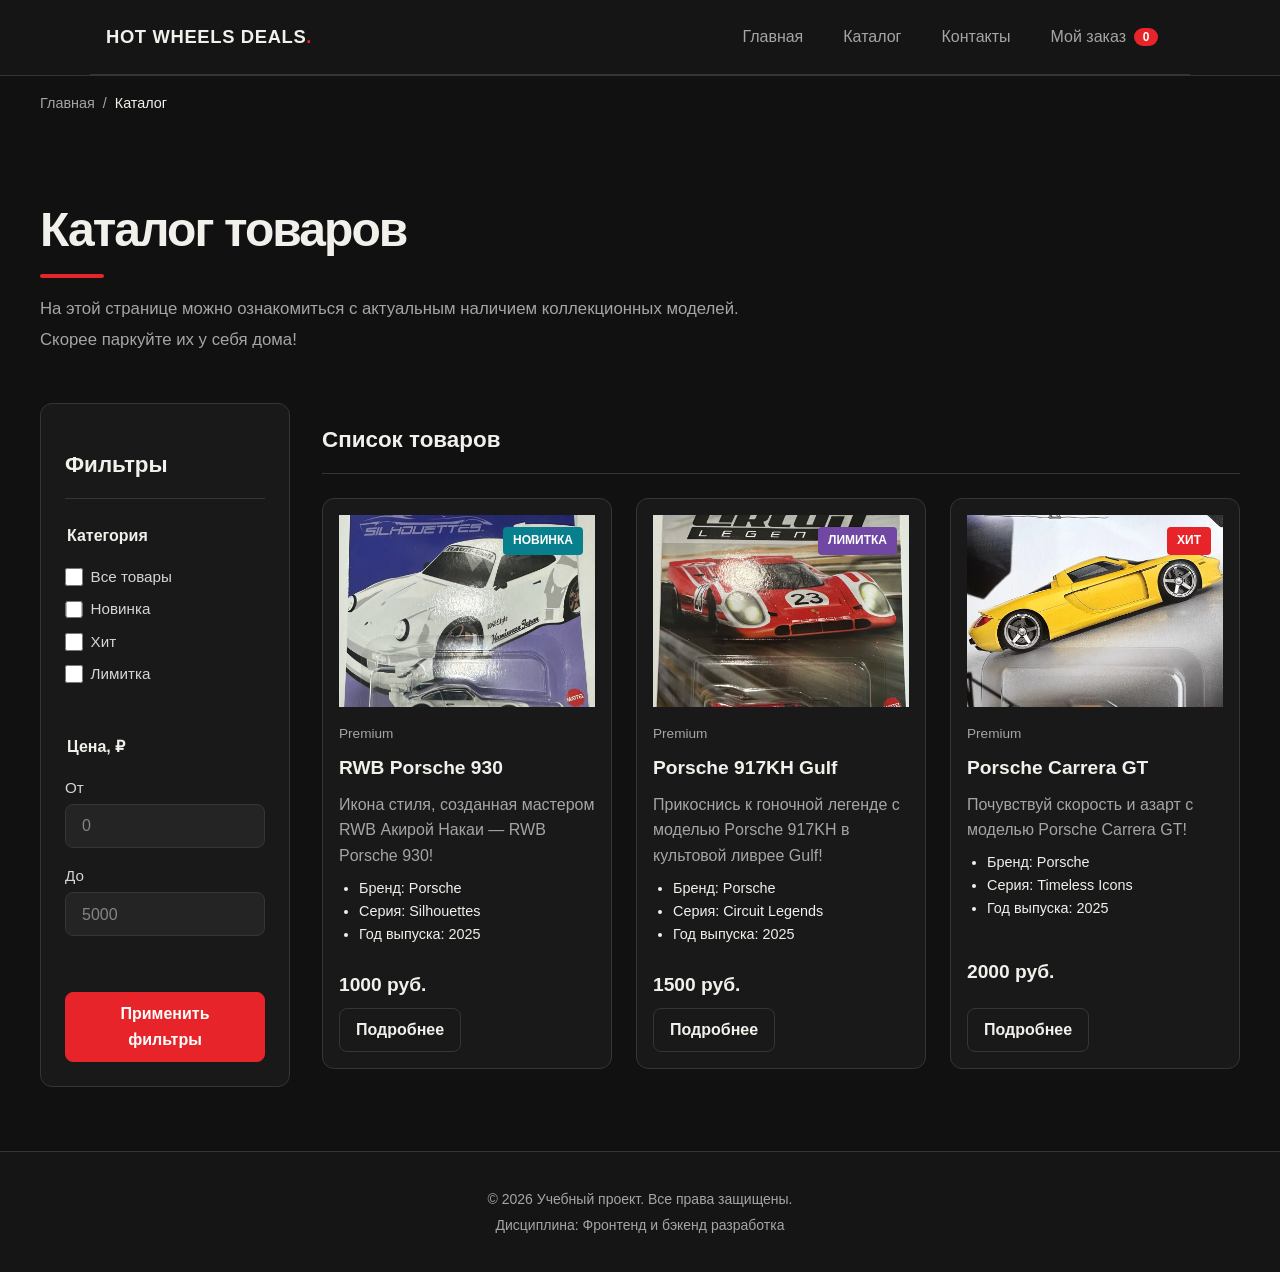
==== catalog.html @ 45c1c2cf "initialize project structure" ====
<!doctype html>
<html lang="ru">
  <head>
    <meta charset="UTF-8" />
    <meta name="viewport" content="width=device-width, initial-scale=1.0" />
    <meta
      name="description"
      content="Каталог товаров учебного интернет-магазина."
    />

    <title>Каталог товаров — Учебный интернет-магазин</title>

    <link rel="stylesheet" href="css/style.css" />

    <meta property="og:type" content="website" />
    <meta property="og:title" content="Учебный интернет-магазин" />
    <meta
      property="og:description"
      content="Учебный frontend-проект интернет-магазина."
    />
    <meta
      property="og:image"
      content="https://username.github.io/kr1-html-css-shop/images/preview.jpg"
    />
  </head>

  <body>
    <header>
      <nav class="site-header" aria-label="Основная навигация">
        <a class="site-logo" href="index.html">
          HOT WHEELS DEALS<span class="site-logo__accent">.</span>
        </a>

        <ul class="site-nav__list">
          <li>
            <a class="site-nav__link" href="index.html">Главная</a>
          </li>
          <li>
            <a class="site-nav__link" href="catalog.html">Каталог</a>
          </li>
          <li>
            <a class="site-nav__link" href="contacts.html">Контакты</a>
          </li>
          <li>
            <a class="site-nav__link" href="order.html">
              Мой заказ
              <span
                class="cart-badge"
                id="cart-count"
                aria-label="Количество товаров в корзине"
                >0</span
              >
            </a>
          </li>
        </ul>
      </nav>
    </header>

    <main>
      <nav class="breadcrumbs" aria-label="Навигационная цепочка">
        <ol class="breadcrumbs__list">
          <li class="breadcrumbs__item">
            <a href="index.html">Главная</a>
          </li>
          <li class="breadcrumbs__item breadcrumbs__item--current" aria-current="page">
            Каталог
          </li>
        </ol>
      </nav>

      <section class="section">
        <h1>Каталог товаров</h1>
        <p>
          На этой странице можно ознакомиться с актуальным наличием
          коллекционных моделей. Скорее паркуйте их у себя дома!
        </p>
      </section>

      <section class="catalog-layout">
        <aside class="catalog-filters">
          <h2>Фильтры</h2>

          <form class="filters-form" action="#" method="get">
            <fieldset>
              <legend>Категория</legend>

              <label class="filters-form__option" for="category-all">
                <input
                  type="checkbox"
                  name="category"
                  value="all"
                  id="category-all"
                />
                Все товары
              </label>

              <label class="filters-form__option" for="category-new">
                <input
                  type="checkbox"
                  name="category"
                  value="new"
                  id="category-new"
                />
                Новинка
              </label>

              <label class="filters-form__option" for="category-hit">
                <input
                  type="checkbox"
                  name="category"
                  value="hit"
                  id="category-hit"
                />
                Хит
              </label>

              <label class="filters-form__option" for="category-limited">
                <input
                  type="checkbox"
                  name="category"
                  value="limited"
                  id="category-limited"
                />
                Лимитка
              </label>
            </fieldset>

            <fieldset>
              <legend>Цена, ₽</legend>

              <div class="filters-form__group">
                <label class="filters-form__label" for="price-from">От</label>
                <input
                  class="filters-form__input"
                  id="price-from"
                  name="price-from"
                  type="number"
                  min="0"
                  placeholder="0"
                />
              </div>

              <div class="filters-form__group">
                <label class="filters-form__label" for="price-to">До</label>
                <input
                  class="filters-form__input"
                  id="price-to"
                  name="price-to"
                  type="number"
                  min="0"
                  placeholder="5000"
                />
              </div>
            </fieldset>

            <button class="filters-form__submit" type="submit">
              Применить фильтры
            </button>
          </form>
        </aside>

        <section class="catalog-products">
          <h2>Список товаров</h2>

          <div class="product-grid">
            <!-- Карточка 1: RWB Porsche 930 -->
            <article class="product-card">
              <div class="product-card__image-wrapper">
                <img
                  class="product-card__image"
                  src="images/RWB 930.webp"
                  alt="Белая модель RWB Porsche 930 Hot Wheels"
                  width="400"
                  height="300"
                />

                <span class="product-card__badge product-card__badge--new">
                  Новинка
                </span>
              </div>

              <p class="product-card__category">Premium</p>
              <h3 class="product-card__title">RWB Porsche 930</h3>

              <p class="product-card__description">
                Икона стиля, созданная мастером RWB Акирой Накаи — RWB Porsche
                930!
              </p>

              <ul class="product-card__specs">
                <li>Бренд: Porsche</li>
                <li>Серия: Silhouettes</li>
                <li>Год выпуска: 2025</li>
              </ul>

              <p class="product-card__price">1000 руб.</p>
              <a
                class="button button--outline product-card__link"
                href="product.html?id=porsche-930-rwb-silhouettes"
              >
                Подробнее
              </a>
            </article>

            <!-- Карточка 2: Porsche 917KH Gulf -->
            <article class="product-card">
              <div class="product-card__image-wrapper">
                <img
                  class="product-card__image"
                  src="images/917KH.webp"
                  alt="Porsche 917KH в гоночной ливрее Gulf"
                  width="400"
                  height="300"
                />

                <span class="product-card__badge product-card__badge--limited">
                  Лимитка
                </span>
              </div>

              <p class="product-card__category">Premium</p>
              <h3 class="product-card__title">Porsche 917KH Gulf</h3>

              <p class="product-card__description">
                Прикоснись к гоночной легенде с моделью Porsche 917KH в
                культовой ливрее Gulf!
              </p>

              <ul class="product-card__specs">
                <li>Бренд: Porsche</li>
                <li>Серия: Circuit Legends</li>
                <li>Год выпуска: 2025</li>
              </ul>

              <p class="product-card__price">1500 руб.</p>
              <a
                class="button button--outline product-card__link"
                href="product.html?id=porsche-917kh-gulf"
              >
                Подробнее
              </a>
            </article>

            <!-- Карточка 3: Porsche Carrera GT -->
            <article class="product-card">
              <div class="product-card__image-wrapper">
                <img
                  class="product-card__image"
                  src="images/Carrera GT.webp"
                  alt="Porsche Carrera GT Hot Wheels"
                  width="400"
                  height="300"
                />

                <span class="product-card__badge product-card__badge--hit">
                  Хит
                </span>
              </div>

              <p class="product-card__category">Premium</p>
              <h3 class="product-card__title">Porsche Carrera GT</h3>

              <p class="product-card__description">
                Почувствуй скорость и азарт с моделью Porsche Carrera GT!
              </p>

              <ul class="product-card__specs">
                <li>Бренд: Porsche</li>
                <li>Серия: Timeless Icons</li>
                <li>Год выпуска: 2025</li>
              </ul>

              <p class="product-card__price">2000 руб.</p>
              <a
                class="button button--outline product-card__link"
                href="product.html?id=porsche-carrera-gt"
              >
                Подробнее
              </a>
            </article>
          </div>
        </section>
      </section>
    </main>

    <footer>
      <p>&copy; 2026 Учебный проект. Все права защищены.</p>
      <p>Дисциплина: Фронтенд и бэкенд разработка</p>
    </footer>

    <script src="js/cart-counter.js"></script>
  </body>
</html>
---- css/style.css ----
/* ==========================================================================
   1. Переменные проекта
   ========================================================================== */

:root {
  /* Цвета */
  --color-bg: #111111;
  --color-text: #f2f0eb;
  --color-muted: #a5a5a5;
  --color-primary: #e62429;
  --color-primary-dark: #bd171d;
  --color-border: #353535;
  --color-surface: #191919;
  --color-surface-accent: #242424;
  --color-success: #45b36b;
  --color-success-bg: #17251b;
  --color-white: #ffffff;

  /* Отступы */
  --space-xs: 4px;
  --space-sm: 8px;
  --space-md: 16px;
  --space-lg: 24px;
  --space-xl: 32px;

  /* Скругления */
  --radius-sm: 4px;
  --radius-md: 8px;
  --radius-lg: 12px;

  /* Размеры */
  --container-width: 1200px;
}


/* ==========================================================================
   2. Сброс и базовые стили
   ========================================================================== */

* {
  box-sizing: border-box;
}

/*
  Атрибут hidden должен скрывать элемент надёжнее любого класса оформления.
*/
[hidden] {
  display: none !important;
}

html {
  scroll-behavior: smooth;
}

body {
  margin: 0;
  font-family: Arial, sans-serif;
  line-height: 1.6;
  color: var(--color-text);
  background-color: var(--color-bg);
}

a {
  color: var(--color-text);
}

a:hover {
  color: var(--color-primary);
}

a:focus-visible {
  outline: 2px solid var(--color-primary);
  outline-offset: 3px;
}


/* ==========================================================================
   3. Общие компоненты
   ========================================================================== */

/* --------------------------------------------------------------------------
   3.1. Кнопки
   -------------------------------------------------------------------------- */

/*
  Базовая кнопка. Применяется и к <button>, и к ссылкам,
  которые визуально выглядят как кнопка.
*/
.button {
  display: inline-block;
  padding: var(--space-sm) var(--space-md);
  color: var(--color-white);
  background-color: var(--color-primary);
  text-decoration: none;
  border: none;
  border-radius: var(--radius-sm);
  cursor: pointer;
}

.button:hover {
  background-color: var(--color-primary-dark);
}

.button:focus-visible {
  outline: 2px solid var(--color-primary);
  outline-offset: 3px;
}

.button:disabled {
  opacity: 0.6;
  cursor: not-allowed;
}

/*
  Второстепенная кнопка — только рамка.
*/
.button--outline {
  background-color: transparent;
  border: 1px solid var(--color-border);
  color: var(--color-text);
}

.button--outline:hover {
  background-color: var(--color-text);
  border-color: var(--color-text);
  color: var(--color-bg);
}

/*
  Квадратная кнопка с символом: управление количеством в корзине.
*/
.button--icon {
  min-width: 34px;
  min-height: 34px;
  padding: var(--space-xs);
  background-color: transparent;
  border: 1px solid var(--color-border);
  border-radius: var(--radius-sm);
  color: var(--color-text);
  font: inherit;
  line-height: 1;
  cursor: pointer;
  transition:
    background-color 0.2s ease,
    border-color 0.2s ease,
    color 0.2s ease;
}

.button--icon:hover {
  background-color: var(--color-surface-accent);
  border-color: var(--color-text);
}

.button--icon:focus-visible {
  outline: 2px solid var(--color-primary);
  outline-offset: 2px;
}

/*
  Кнопка удаления позиции из корзины.
*/
.button--danger-outline {
  padding: var(--space-sm) var(--space-md);
  background-color: transparent;
  border: 1px solid rgba(230, 36, 41, 0.5);
  border-radius: var(--radius-sm);
  color: #ff7377;
  font: inherit;
  font-weight: 600;
  white-space: nowrap;
  cursor: pointer;
  transition:
    background-color 0.2s ease,
    border-color 0.2s ease,
    color 0.2s ease;
}

.button--danger-outline:hover {
  background-color: var(--color-primary);
  border-color: var(--color-primary);
  color: var(--color-white);
}

.button--danger-outline:focus-visible {
  outline: 2px solid var(--color-primary);
  outline-offset: 2px;
}

/* --------------------------------------------------------------------------
   3.2. Счётчик корзины
   -------------------------------------------------------------------------- */

/*
  Число товаров рядом с пунктом меню «Мой заказ».
*/
.cart-badge {
  display: inline-block;
  min-width: 1.5rem;
  padding: 0.25em 0.5em;
  border-radius: 999px;
  background-color: var(--color-primary);
  color: var(--color-white);
  font-size: 0.75rem;
  font-weight: 700;
  line-height: 1;
  text-align: center;
}

/* --------------------------------------------------------------------------
   3.3. Секция страницы
   -------------------------------------------------------------------------- */

.section {
  max-width: var(--container-width);
  margin: 0 auto var(--space-xl);
}

.section h2 {
  margin-top: 0;
}

/* --------------------------------------------------------------------------
   3.4. Хлебные крошки
   -------------------------------------------------------------------------- */

.breadcrumbs {
  width: min(calc(100% - 2rem), var(--container-width));
  margin: 0 auto var(--space-md);
  padding-top: var(--space-md);
  font-size: 0.9rem;
  color: var(--color-muted);
}

.breadcrumbs__list {
  display: flex;
  flex-wrap: wrap;
  align-items: center;
  gap: var(--space-sm);
  padding: 0;
  margin: 0;
  list-style: none;
}

.breadcrumbs__item {
  display: flex;
  align-items: center;
  gap: var(--space-sm);
}

/*
  Разделитель между пунктами крошек.
*/
.breadcrumbs__item + .breadcrumbs__item::before {
  content: "/";
  color: var(--color-muted);
}

.breadcrumbs a {
  color: var(--color-muted);
  text-decoration: none;
  transition: color 0.2s ease;
}

.breadcrumbs a:hover {
  color: var(--color-primary);
}

/*
  Текущая страница в цепочке.
*/
.breadcrumbs__item--current {
  color: var(--color-text);
}


/* ==========================================================================
   4. Шапка и навигация
   ========================================================================== */

header {
  position: sticky;
  top: 0;
  z-index: 1030;
  background-color: #151515;
  border-bottom: 1px solid var(--color-border);
}

/*
  Внутренняя раскладка шапки: логотип и меню по краям.
  Ширина ограничена, чтобы содержимое не растягивалось на широких экранах.
*/
.site-header {
  display: flex;
  flex-wrap: wrap;
  align-items: center;
  justify-content: space-between;
  gap: var(--space-md);
  max-width: 1100px;
  margin: 0 auto;
  padding: var(--space-md);
  border-bottom: 1px solid var(--color-border);
  background-color: #151515;
}

/*
  Текстовый логотип.
*/
.site-logo {
  font-size: 1.15rem;
  font-weight: 700;
  letter-spacing: 0.035em;
  text-decoration: none;
  color: var(--color-text);
}

/*
  Красная точка в конце логотипа.
*/
.site-logo__accent {
  color: var(--color-primary);
}

/*
  Список пунктов меню без стандартных маркеров и отступов.
*/
.site-nav__list {
  display: flex;
  flex-wrap: wrap;
  align-items: center;
  gap: var(--space-sm);
  padding: 0;
  margin: 0;
  list-style: none;
}

.site-nav__link {
  display: inline-flex;
  align-items: center;
  gap: var(--space-sm);
  padding: var(--space-sm) var(--space-md);
  color: var(--color-muted);
  text-decoration: none;
  border-radius: var(--radius-sm);
  transition:
    color 0.2s ease,
    background-color 0.2s ease;
}

.site-nav__link:hover,
.site-nav__link:focus-visible {
  color: var(--color-white);
  background-color: var(--color-surface-accent);
}


/* ==========================================================================
   5. Подвал
   ========================================================================== */

footer {
  margin-top: 2rem;
  padding: 2rem 1rem;
  background-color: #151515;
  border-top: 1px solid var(--color-border);
  color: var(--color-muted);
  text-align: center;
}

footer p {
  margin: 0.25rem 0;
  font-size: 0.875rem;
  line-height: 1.6;
}


/* ==========================================================================
   6. Карточка товара
   ========================================================================== */

/*
  Карточка — вертикальный Flex-контейнер: изображение, описание, цена, кнопка.
  Цена прижата к низу за счёт margin-top: auto.
*/
.product-card {
  display: flex;
  flex-direction: column;
  gap: var(--space-sm);
  min-width: 0;
  padding: var(--space-md);
  border: 1px solid var(--color-border);
  border-radius: var(--radius-md);
  background-color: var(--color-bg);
  transition:
    border-color 0.2s,
    box-shadow 0.2s;
}

.product-card:hover {
  border-color: var(--color-primary);
  box-shadow: 0 4px 14px rgba(0, 0, 0, 0.08);
}

/*
  Ссылка вокруг изображения: точка отсчёта для бейджа.
*/
.product-card__image-link {
  position: relative;
  display: block;
  overflow: hidden;
  border-radius: var(--radius-sm);
}

.product-card__image {
  display: block;
  width: 100%;
  height: auto;
  aspect-ratio: 4 / 3;
  object-fit: cover;
  transition: transform 0.25s;
}

.product-card__image-link:hover .product-card__image {
  transform: scale(1.04);
}

.product-card__category {
  margin: var(--space-sm) 0 0;
  color: var(--color-muted);
  font-size: 0.85rem;
}

.product-card__title {
  margin: 0;
  font-size: 1.2rem;
}

.product-card__description {
  margin: 0;
  color: var(--color-muted);
}

.product-card__specs {
  margin: 0;
  padding-left: 20px;
  font-size: 0.9rem;
}

.product-card__price {
  margin: auto 0 0;
  padding-top: var(--space-md);
  font-size: 1.2rem;
  font-weight: 700;
}

.product-card .button {
  align-self: flex-start;
  margin-top: var(--space-sm);
}

/* Бейджи «Новинка», «Хит», «Лимитка» */

.product-card__badge {
  display: inline-block;
  width: fit-content;
  padding: 4px 10px;
  margin-bottom: 12px;
  border-radius: var(--radius-sm);
  background-color: var(--color-primary);
  color: var(--color-white);
  font-size: 0.75rem;
  font-weight: 700;
  text-transform: uppercase;
}

.product-card__badge--new {
  background-color: #087f8c;
}

.product-card__badge--hit {
  background-color: var(--color-primary);
}

.product-card__badge--limited {
  background-color: #7047a3;
}

/*
  Обёртка изображения нужна там, где бейдж лежит поверх картинки.
*/
.product-card__image-wrapper {
  position: relative;
  width: 100%;
}

.product-card__image-wrapper .product-card__image {
  display: block;
  width: 100%;
  height: auto;
}

.product-card__image-wrapper .product-card__badge,
#popular .product-card__image-link .product-card__badge {
  position: absolute;
  top: 12px;
  right: 12px;
  z-index: 2;
  margin: 0;
}

#popular .product-card__badge--new {
  background-color: #087f8c;
  color: var(--color-white);
}


/* ==========================================================================
   7. Главная: баннер предзаказа
   ========================================================================== */

/*
  Секция первого экрана.
*/
.preorder-section {
  width: min(calc(100% - 2rem), var(--container-width));
  margin: var(--space-xl) auto;
}

/*
  Баннер — сетка из двух колонок: текст и изображение.
*/
.preorder-banner {
  position: relative;
  display: grid;
  grid-template-columns: 5fr 7fr;
  align-items: center;
  overflow: hidden;
  border: 1px solid var(--color-border);
  border-radius: 16px;
  background:
    radial-gradient(
      ellipse at 85% 50%,
      rgb(230 36 41 / 14%),
      transparent 55%
    ),
    var(--color-surface);
  box-shadow: 0 16px 45px rgb(0 0 0 / 18%);
}

.preorder-banner__content {
  padding: var(--space-xl);
}

.preorder-banner h1 {
  font-size: clamp(2rem, 3.5vw, 3.25rem);
  line-height: 1.08;
  letter-spacing: -0.04em;
}

.preorder-banner__lead {
  color: var(--color-muted);
  font-size: 1rem;
  line-height: 1.8;
}

.preorder-banner__price {
  font-size: 1.5rem;
  font-weight: 700;
  font-variant-numeric: tabular-nums;
}

.preorder-banner__badge {
  display: inline-block;
  margin-bottom: var(--space-md);
  padding: var(--space-xs) var(--space-sm);
  border-radius: var(--radius-sm);
  background-color: var(--color-primary);
  color: var(--color-white);
  font-size: 0.75rem;
  font-weight: 700;
  letter-spacing: 0.04em;
  text-transform: uppercase;
}

.preorder-banner__image {
  display: block;
  width: 100%;
  height: 100%;
  min-height: 360px;
  max-height: 480px;
  padding: var(--space-lg);
  object-fit: contain;
  transition: transform 0.4s ease;
}

.preorder-banner:hover .preorder-banner__image {
  transform: scale(1.035);
}

.preorder-banner__button {
  padding: 0.8rem 1.4rem;
  border: 1px solid var(--color-primary);
  border-radius: var(--radius-sm);
  background-color: var(--color-primary);
  color: var(--color-white);
  font: inherit;
  font-weight: 700;
  cursor: pointer;
  box-shadow: 0 5px 18px rgb(230 36 41 / 18%);
  transition:
    background-color 0.2s ease,
    border-color 0.2s ease;
}

.preorder-banner__button:hover {
  border-color: var(--color-primary-dark);
  background-color: var(--color-primary-dark);
}

.preorder-banner__button:focus-visible {
  outline: 2px solid var(--color-text);
  outline-offset: 3px;
}


/* ==========================================================================
   8. Главная: модальное окно предзаказа
   ========================================================================== */

/*
  Окно построено на нативном <dialog>: браузер сам затемняет фон
  и удерживает фокус внутри окна.
*/
.preorder-modal {
  width: min(100% - 2rem, 520px);
  padding: 0;
  overflow: hidden;
  color: var(--color-text);
  background:
    radial-gradient(
      ellipse at 100% 0%,
      rgba(230, 36, 41, 0.16),
      transparent 48%
    ),
    var(--color-surface);
  border: 1px solid #414141;
  border-radius: 16px;
  box-shadow: 0 24px 80px rgba(0, 0, 0, 0.5);
}

.preorder-modal::backdrop {
  background-color: rgba(0, 0, 0, 0.65);
}

.preorder-modal__header {
  display: flex;
  align-items: flex-start;
  justify-content: space-between;
  gap: var(--space-md);
  padding: var(--space-lg);
  border-bottom: 1px solid var(--color-border);
}

.preorder-modal__eyebrow {
  color: var(--color-muted);
  font-size: 0.7rem;
  font-weight: 700;
  letter-spacing: 0.15em;
}

.preorder-modal__heading {
  margin: 0;
  font-size: 1.1rem;
  font-weight: 700;
}

/*
  Кнопка закрытия окна (крестик).
*/
.preorder-modal__close {
  display: grid;
  flex: 0 0 auto;
  width: 2rem;
  height: 2rem;
  place-items: center;
  padding: 0;
  border: 1px solid var(--color-border);
  border-radius: var(--radius-sm);
  background: transparent;
  color: var(--color-text);
  font: inherit;
  font-size: 1.1rem;
  line-height: 1;
  cursor: pointer;
  transition:
    border-color 0.2s ease,
    background-color 0.2s ease;
}

.preorder-modal__close:hover {
  border-color: var(--color-primary);
  background-color: var(--color-primary);
}

.preorder-modal__close:focus-visible {
  outline: 2px solid var(--color-primary);
  outline-offset: 3px;
}

.preorder-modal__body {
  padding: var(--space-lg);
}

.preorder-modal__badge {
  display: inline-block;
  padding: 0.35rem 0.65rem;
  color: var(--color-white);
  background: var(--color-primary);
  border-radius: var(--radius-sm);
  font-size: 0.7rem;
  font-weight: 800;
  letter-spacing: 0.08em;
}

.preorder-modal__title {
  margin-top: 1rem;
  font-size: clamp(1.5rem, 5vw, 2rem);
  font-weight: 800;
  line-height: 1.15;
}

.preorder-modal__description {
  margin-top: 0.75rem;
  color: #b7b7b7;
  line-height: 1.7;
}

.preorder-modal__notice {
  display: flex;
  align-items: flex-start;
  gap: 0.85rem;
  margin-top: 1.5rem;
  padding: var(--space-md);
  background: #242424;
  border: 1px solid #383838;
  border-left: 3px solid var(--color-primary);
  border-radius: var(--radius-md);
}

.preorder-modal__notice-icon {
  display: grid;
  flex: 0 0 1.5rem;
  width: 1.5rem;
  height: 1.5rem;
  place-items: center;
  color: var(--color-white);
  background: var(--color-primary);
  border-radius: 50%;
  font-weight: 800;
}

.preorder-modal__notice strong {
  font-size: 0.95rem;
}

.preorder-modal__notice p {
  margin-top: 0.35rem;
  color: var(--color-muted);
  font-size: 0.85rem;
  line-height: 1.5;
}

.preorder-modal__footer {
  display: flex;
  flex-wrap: wrap;
  justify-content: flex-end;
  gap: 0.75rem;
  padding: var(--space-md) var(--space-lg) var(--space-lg);
}

.preorder-modal__footer button {
  font: inherit;
  font-weight: 600;
  cursor: pointer;
}


/* ==========================================================================
   9. Главная: популярные модели
   ========================================================================== */

/*
  Ширина и нижний отступ секций главной страницы заданы точнее,
  чем у общей .section: с учётом полей по краям экрана.
*/
#popular {
  width: min(calc(100% - 2rem), var(--container-width));
  margin: 0 auto 4.5rem;
  scroll-margin-top: 100px;
}

/*
  Сетка карточек: три колонки одинаковой ширины.
*/
.product-grid {
  display: grid;
  grid-template-columns: repeat(3, minmax(0, 1fr));
  gap: var(--space-lg);
}

/*
  Заголовки и вводные абзацы секций главной страницы.
  Селекторы начинаются с id, чтобы перебивать более специфичные общие
  правила вида `main > .section p` из раздела каталога.
*/
#popular .popular__header {
  margin-bottom: 1rem;
}

#popular .popular__header h2,
#events .events__header h2,
#reviews > h2 {
  margin: 0 0 0.75rem;
  color: var(--color-text);
  font-size: clamp(1.8rem, 4vw, 2.8rem);
  font-weight: 800;
  line-height: 1.15;
  letter-spacing: -0.035em;
}

#popular .popular__header h2 span,
#events .events__header h2 span {
  color: var(--color-primary);
}

#popular .popular__intro,
#events .events__intro,
#reviews .reviews__intro {
  max-width: 600px;
  margin-bottom: 0;
  color: var(--color-muted);
  font-size: 1rem;
  line-height: 1.7;
}

/*
  У вводного абзаца мероприятий верхний отступ обнулён.
*/
#events .events__intro {
  margin-top: 0;
}

#reviews .reviews__intro {
  margin-bottom: 1.5rem;
}

/*
  На главной карточки получают собственный фон, свечение при наведении
  и изображение, вписанное целиком.
*/
#popular .product-card {
  height: 100%;
  gap: 0.75rem;
  padding: 1rem;
  border-color: var(--color-border);
  border-radius: var(--radius-lg);
  background:
    linear-gradient(
      145deg,
      var(--color-surface-accent),
      var(--color-surface) 65%
    );
  transition:
    border-color 0.2s ease,
    transform 0.2s ease,
    box-shadow 0.2s ease;
}

#popular .product-card:hover {
  border-color: var(--color-primary);
  transform: translateY(-4px);
  box-shadow: 0 12px 28px rgb(0 0 0 / 20%);
}

#popular .product-card__image-link {
  border-radius: var(--radius-md);
  background-color: #202020;
}

#popular .product-card__image {
  aspect-ratio: 4 / 3;
  padding: 0.5rem;
  object-fit: contain;
}

#popular .product-card__category {
  margin: 0.5rem 0 0;
  font-size: 0.75rem;
  font-weight: 700;
  letter-spacing: 0.04em;
  text-transform: uppercase;
}

#popular .product-card__title {
  font-size: 1.2rem;
  font-weight: 800;
  line-height: 1.3;
}

#popular .product-card__description {
  color: var(--color-muted);
  font-size: 0.9rem;
  line-height: 1.65;
}

#popular .product-card__specs {
  display: grid;
  gap: 0.35rem;
  padding-left: 1.1rem;
  color: var(--color-muted);
  font-size: 0.85rem;
}

#popular .product-card__price {
  padding-top: 0.75rem;
  color: var(--color-text);
  font-size: 1.35rem;
  font-weight: 800;
  font-variant-numeric: tabular-nums;
}

#popular .product-card__button {
  align-self: stretch;
  width: 100%;
  margin-top: 0.25rem;
  padding: 0.75rem 1rem;
  border-radius: var(--radius-sm);
  font-weight: 700;
}


/* ==========================================================================
   10. Главная: переход в каталог
   ========================================================================== */

/*
  Полоса-приглашение под сеткой популярных моделей.
  Акцентная полоса слева задана толщиной; её цвет берётся из --color-border.
*/
.popular__catalog-link {
  display: flex;
  align-items: center;
  justify-content: space-between;
  gap: 1.5rem;
  margin-top: 2rem;
  padding: 1.5rem 1.75rem;
  border: 1px solid var(--color-border);
  border-left-width: 4px;
  border-radius: var(--radius-lg);
  background:
    linear-gradient(110deg, rgb(230 36 41 / 7%), transparent 65%),
    var(--color-surface);
}

.popular__catalog-text > span {
  display: block;
  margin-bottom: 0.35rem;
  font-size: 1.15rem;
  font-weight: 800;
}

.popular__catalog-text p {
  margin: 0;
  color: #a0a0a0;
  line-height: 1.5;
}

.popular__catalog-button {
  display: inline-flex;
  flex-shrink: 0;
  align-items: center;
  justify-content: center;
  gap: 1.25rem;
  padding: 0.9rem 1.2rem;
  border: 1px solid var(--color-primary);
  border-radius: var(--radius-sm);
  background-color: var(--color-primary);
  color: var(--color-white);
  font-weight: 700;
  text-decoration: none;
  transition:
    background-color 0.2s ease,
    border-color 0.2s ease,
    transform 0.2s ease;
}

.popular__catalog-button:hover {
  border-color: #c91c21;
  background-color: #c91c21;
  color: var(--color-white);
  transform: translateY(-2px);
}

.popular__catalog-button span {
  font-size: 1.2rem;
  transition: transform 0.2s ease;
}

.popular__catalog-button:hover span {
  transform: translate(2px, -2px);
}


/* ==========================================================================
   11. Главная: мероприятия
   ========================================================================== */

/*
  Селектор по id нужен, чтобы перебить правило `main > .section`
  из раздела каталога: у него выше специфичность.
*/
#events {
  width: min(calc(100% - 2rem), var(--container-width));
  margin: 0 auto 4.5rem;
  overflow: hidden;
  scroll-margin-top: 100px;
}

.events__header {
  display: flex;
  align-items: flex-end;
  justify-content: space-between;
  gap: 1.5rem;
  margin-bottom: 1.5rem;
}

.events__eyebrow {
  margin-bottom: 0.65rem;
  color: var(--color-primary);
  font-size: 0.75rem;
  font-weight: 800;
  letter-spacing: 0.16em;
}

.events__controls {
  display: flex;
  flex-shrink: 0;
  gap: 0.5rem;
}

.events__arrow {
  display: grid;
  flex-shrink: 0;
  width: 44px;
  height: 44px;
  place-items: center;
  border: 1px solid var(--color-border);
  border-radius: 50%;
  color: var(--color-text);
  background: var(--color-surface);
  font-size: 1.25rem;
  cursor: pointer;
  transition:
    background-color 0.2s ease,
    border-color 0.2s ease,
    opacity 0.2s ease;
}

.events__arrow:hover:not(:disabled) {
  border-color: var(--color-primary);
  background: var(--color-primary);
}

.events__arrow:disabled {
  opacity: 0.35;
  cursor: not-allowed;
}

.events__arrow:focus-visible {
  outline: 2px solid var(--color-primary);
  outline-offset: 3px;
}

/*
  Лента афиш прокручивается по горизонтали, полоса прокрутки скрыта.
*/
.events__viewport {
  overflow-x: auto;
  padding: 3px 2px 8px;
  overscroll-behavior-x: contain;
  scroll-behavior: smooth;
  scrollbar-width: none;
  scroll-snap-type: x mandatory;
}

.events__viewport::-webkit-scrollbar {
  display: none;
}

.events__track {
  display: flex;
  align-items: stretch;
  gap: 1.25rem;
}

.event-card {
  display: flex;
  flex: 0 0 calc((100% - 2.5rem) / 3);
  min-width: 0;
  flex-direction: column;
  overflow: hidden;
  border: 1px solid var(--color-border);
  border-radius: var(--radius-lg);
  background:
    linear-gradient(
      160deg,
      var(--color-surface-accent),
      var(--color-surface) 55%
    );
  scroll-snap-align: start;
  transition:
    border-color 0.2s ease,
    transform 0.2s ease;
}

.event-card:hover {
  border-color: var(--color-primary);
  transform: translateY(-3px);
}

.event-card__poster {
  display: block;
  width: 100%;
  aspect-ratio: 3 / 4;
  object-fit: cover;
  background-color: #202020;
}

.event-card__content {
  display: flex;
  flex: 1;
  flex-direction: column;
  gap: 0.75rem;
  padding: 1.25rem;
}

.event-card__category {
  color: var(--color-primary);
  font-size: 0.75rem;
  font-weight: 700;
  letter-spacing: 0.04em;
  line-height: 1.5;
  text-transform: uppercase;
}

.event-card__content h3 {
  margin: 0;
  font-size: 1.2rem;
  font-weight: 800;
  line-height: 1.3;
  overflow-wrap: anywhere;
}

.event-card__description {
  margin: 0;
  color: var(--color-muted);
  font-size: 0.9rem;
  line-height: 1.6;
}

.event-card__details {
  display: grid;
  gap: 0.75rem;
  margin: auto 0 0;
  padding: 1rem 0 0;
  border-top: 1px solid var(--color-border);
  list-style: none;
}

.event-card__details li {
  display: flex;
  flex-wrap: wrap;
  justify-content: space-between;
  gap: 0.5rem;
  font-size: 0.875rem;
  line-height: 1.5;
}

.event-card__details li span {
  color: var(--color-muted);
}


/* ==========================================================================
   12. Главная: отзывы
   ========================================================================== */

#reviews {
  width: min(calc(100% - 2rem), var(--container-width));
  margin: 0 auto 4.5rem;
  scroll-margin-top: 100px;
}

.reviews__grid {
  display: grid;
  grid-template-columns: repeat(3, minmax(0, 1fr));
  align-items: stretch;
  gap: 1.25rem;
}

#reviews .review-card {
  display: flex;
  flex-direction: column;
  gap: 0.75rem;
  min-width: 0;
  padding: 1.5rem;
  border: 1px solid var(--color-border);
  border-radius: var(--radius-lg);
  background:
    linear-gradient(
      145deg,
      var(--color-surface-accent),
      var(--color-surface)
    );
  transition:
    border-color 0.2s ease,
    transform 0.2s ease;
}

#reviews .review-card:hover {
  border-color: var(--color-primary);
  transform: translateY(-3px);
  box-shadow: none;
}

.review-card__header {
  display: flex;
  flex-wrap: wrap;
  justify-content: space-between;
  align-items: center;
  gap: var(--space-sm);
}

/*
  Отзывы: оценка и дата.
  Селекторы с id нужны, чтобы перебить общее правило `main > .section p`.
*/
#reviews .review-card__header h3 {
  margin: 0;
  color: var(--color-text);
  font-size: 1.1rem;
  font-weight: 800;
}

#reviews .review-card__rating {
  margin: 0;
  color: var(--color-primary);
  font-size: 0.95rem;
  letter-spacing: 0.1em;
  text-shadow: 0 0 8px rgb(255 193 7 / 20%);
}

#reviews .review-card__date {
  margin: 0;
  color: var(--color-muted);
  font-size: 0.8rem;
}

#reviews .review-card > p:last-child {
  margin: 0;
  color: var(--color-text);
  font-size: 0.95rem;
  line-height: 1.75;
}


/* ==========================================================================
   13. Каталог
   ========================================================================== */

/* --------------------------------------------------------------------------
   13.1. Заголовок и описание страницы
   -------------------------------------------------------------------------- */

main > .section {
  width: min(calc(100% - 2rem), var(--container-width));
  margin: 0 auto 2rem;
  padding: 2rem 0 1rem;
}

main > .section h1 {
  margin-bottom: var(--space-md);
  color: var(--color-text);
  font-size: clamp(2rem, 4vw, 3rem);
  font-weight: 800;
  line-height: 1.15;
  letter-spacing: -0.04em;
}

/*
  Короткая красная черта под заголовком страницы.
*/
main > .section h1::after {
  content: "";
  display: block;
  width: 64px;
  height: 4px;
  margin-top: var(--space-md);
  border-radius: var(--radius-sm);
  background: var(--color-primary);
}

main > .section p {
  max-width: 720px;
  margin-bottom: 0;
  color: var(--color-muted);
  font-size: 1.05rem;
  line-height: 1.8;
}

/* --------------------------------------------------------------------------
   13.2. Раскладка: фильтры и список товаров
   -------------------------------------------------------------------------- */

.catalog-layout {
  display: grid;
  grid-template-columns: 250px minmax(0, 1fr);
  grid-template-areas: "filters products";
  align-items: start;
  gap: 2rem;

  max-width: var(--container-width);
  width: min(calc(100% - 2rem), var(--container-width));
  margin: 0 auto 4rem;
}

.catalog-filters {
  grid-area: filters;
  position: sticky;
  top: 100px;
  align-self: start;
  padding: 1.5rem;
  border: 1px solid var(--color-border);
  border-radius: var(--radius-lg);
  background: var(--color-surface);
}

.catalog-products {
  grid-area: products;
}

.catalog-filters h2,
.catalog-products > h2 {
  margin-bottom: 1.5rem;
  padding-bottom: 1rem;
  color: var(--color-text);
  font-size: 1.4rem;
  font-weight: 750;
  border-bottom: 1px solid var(--color-border);
}

/* --------------------------------------------------------------------------
   13.3. Панель фильтров
   -------------------------------------------------------------------------- */

.filters-form {
  display: grid;
  gap: var(--space-md);
}

.filters-form fieldset {
  min-width: 0;
  margin: 0 0 var(--space-lg);
  padding: 0;
  border: 0;
}

.filters-form legend {
  margin-bottom: var(--space-md);
  color: var(--color-text);
  font-size: 1rem;
  font-weight: 700;
}

/*
  Один флажок с подписью.
*/
.filters-form__option {
  display: flex;
  align-items: center;
  gap: var(--space-sm);
  margin-bottom: var(--space-sm);
  color: #d5d5d5;
  font-size: 0.95rem;
}

.filters-form__option input[type="checkbox"] {
  flex: 0 0 auto;
  width: 1.1rem;
  height: 1.1rem;
  margin: 0;
  accent-color: var(--color-primary);
  cursor: pointer;
}

/*
  Группа «От» и «До» в фильтре цены.
*/
.filters-form__group {
  margin-bottom: var(--space-md);
}

.filters-form__label {
  display: block;
  margin-bottom: var(--space-xs);
  color: #d5d5d5;
  font-size: 0.95rem;
}

.filters-form__input {
  width: 100%;
  min-height: 44px;
  padding: var(--space-sm) var(--space-md);
  border: 1px solid var(--color-border);
  border-radius: var(--radius-md);
  background-color: var(--color-surface-accent);
  color: var(--color-text);
  font: inherit;
}

.filters-form__input::placeholder {
  color: #858585;
}

.filters-form__input:focus {
  outline: none;
  border-color: var(--color-primary);
  box-shadow: 0 0 0 0.2rem rgb(230 36 41 / 20%);
}

.filters-form__submit {
  width: 100%;
  min-height: 44px;
  padding: var(--space-sm) var(--space-md);
  border: 1px solid var(--color-primary);
  border-radius: var(--radius-md);
  background-color: var(--color-primary);
  color: var(--color-white);
  font: inherit;
  font-weight: 700;
  cursor: pointer;
  transition:
    background-color 0.2s ease,
    border-color 0.2s ease,
    transform 0.2s ease;
}

.filters-form__submit:hover {
  border-color: var(--color-primary-dark);
  background-color: var(--color-primary-dark);
}

.filters-form__submit:active {
  transform: translateY(1px);
}

.filters-form__submit:focus-visible {
  outline: 2px solid var(--color-text);
  outline-offset: 3px;
}

/* --------------------------------------------------------------------------
   13.4. Карточки каталога
   -------------------------------------------------------------------------- */

.catalog-products .product-card {
  overflow: hidden;
  border: 1px solid var(--color-border);
  border-radius: var(--radius-lg);
  background-color: var(--color-surface);
  transition:
    border-color 0.2s ease,
    transform 0.2s ease;
}

.catalog-products .product-card:hover {
  transform: translateY(-4px);
  border-color: #5a5a5a;
}

/*
  Ссылка «Подробнее» прижата к низу карточки.
*/
.catalog-products .product-card .product-card__link {
  margin-top: auto;
  border-radius: var(--radius-md);
  font-weight: 600;
}

.catalog-products .product-card .product-card__link:hover {
  border-color: var(--color-primary);
  background-color: var(--color-primary);
  color: var(--color-white);
}


/* ==========================================================================
   14. Страница товара
   ========================================================================== */

/*
  Основная часть: слева галерея с описанием, справа информация о товаре.
*/
.product-details {
  display: grid;
  grid-template-columns: 7fr 5fr;
  align-items: start;
  gap: var(--space-xl);

  width: min(calc(100% - 2rem), var(--container-width));
  margin: 0 auto;
  padding: var(--space-lg) 0;
}

.product-details__gallery,
.product-details__info {
  min-width: 0;
}

.product-gallery {
  display: flex;
  align-items: center;
  justify-content: center;
  min-height: 420px;
  overflow: hidden;
  padding: var(--space-lg);
  background-color: var(--color-surface);
  border: 1px solid var(--color-border);
  border-radius: var(--radius-lg);
}

.product-gallery > img {
  display: block;
  width: 100%;
  height: 100%;
  max-height: 560px;
  object-fit: contain;
  border-radius: var(--radius-md);
  transition: transform 0.3s ease;
}

.product-gallery:hover > img {
  transform: scale(1.025);
}

/* --------------------------------------------------------------------------
   14.1. Описание товара
   -------------------------------------------------------------------------- */

.product-description {
  margin-top: var(--space-lg);
}

.product-description h2 {
  margin-bottom: var(--space-md);
  font-size: 1.4rem;
  font-weight: 700;
}

.product-description p {
  color: var(--color-muted);
  line-height: 1.9;
}

/* --------------------------------------------------------------------------
   14.2. Карточка с ценой и действиями
   -------------------------------------------------------------------------- */

.product-info {
  height: 100%;
  padding: var(--space-lg);
  background-color: var(--color-surface);
  border: 1px solid var(--color-border);
  border-radius: var(--radius-lg);
}

.product-info h1 {
  margin-top: var(--space-md);
  line-height: 1.15;
  overflow-wrap: anywhere;
}

.product-info .product-card__badge {
  padding: 0.45rem 0.7rem;
  font-size: 0.75rem;
  letter-spacing: 0.04em;
  text-transform: uppercase;
}

.product-info__lead {
  margin-top: 1rem;
  color: var(--color-muted);
  font-size: 1rem;
  line-height: 1.8;
}

.product-info__price {
  margin-top: 1.5rem;
  margin-bottom: 0.75rem;
  font-size: 2rem;
  font-weight: 700;
  color: var(--color-text);
}

.product-info__actions {
  display: flex;
  flex-wrap: wrap;
  gap: var(--space-sm);
}

.product-info__actions .button {
  padding: 0.75rem 1.25rem;
  font-weight: 700;
  transition:
    background-color 0.2s ease,
    border-color 0.2s ease,
    color 0.2s ease;
}

/* --------------------------------------------------------------------------
   14.3. Статус наличия и уведомление о добавлении в корзину
   -------------------------------------------------------------------------- */

.product-status {
  display: inline-flex;
  align-items: center;
  gap: 0.5rem;
  padding: 0.4rem 0.75rem;
  border: 1px solid transparent;
  border-radius: var(--radius-sm);
  font-size: 0.875rem;
  font-weight: 600;
}

.product-status--available {
  color: #63d889;
  background-color: rgba(69, 179, 107, 0.12);
  border-color: rgba(69, 179, 107, 0.3);
}

.product-status--unavailable {
  color: #ff7377;
  background-color: rgba(230, 36, 41, 0.12);
  border-color: rgba(230, 36, 41, 0.3);
}

#cart-message:not(:empty) {
  margin-top: var(--space-md);
  padding: var(--space-md);
  color: var(--color-success);
  background: var(--color-success-bg);
  border: 1px solid var(--color-success);
  border-radius: var(--radius-md);
  font-size: 0.95rem;
  line-height: 1.5;
}

/*
  Пустой блок не занимает место на странице.
*/
#cart-message:empty {
  display: none;
}

/* --------------------------------------------------------------------------
   14.4. Доставка и оплата
   -------------------------------------------------------------------------- */

.product-services {
  display: grid;
  grid-template-columns: repeat(2, minmax(0, 1fr));
  gap: var(--space-md);
  margin-top: var(--space-lg);
}

.product-service-card {
  height: 100%;
  padding: 1.25rem;
  color: var(--color-text);
  background-color: var(--color-surface);
  border: 1px solid var(--color-border);
  border-radius: var(--radius-md);
  transition:
    border-color 0.2s ease,
    background-color 0.2s ease;
}

.product-service-card:hover {
  background-color: var(--color-surface-accent);
  border-color: var(--color-primary);
}

.product-service-card__icon {
  display: inline-flex;
  align-items: center;
  justify-content: center;
  width: 46px;
  height: 46px;
  color: var(--color-primary);
  background-color: rgba(230, 36, 41, 0.1);
  border: 1px solid rgba(230, 36, 41, 0.25);
  border-radius: var(--radius-md);
}

.product-service-card__title {
  margin: var(--space-md) 0 0;
  font-size: 1rem;
  font-weight: 700;
}

.product-service-card__list {
  display: grid;
  gap: 0.65rem;
  margin: 0;
  padding: 0;
  list-style: none;
}

.product-service-card__list li {
  position: relative;
  padding-left: 1rem;
  color: var(--color-muted);
  font-size: 0.875rem;
  line-height: 1.5;
}

/*
  Пункт списка отмечен красной точкой.
*/
.product-service-card__list li::before {
  position: absolute;
  top: 0.55em;
  left: 0;
  width: 5px;
  height: 5px;
  background-color: var(--color-primary);
  border-radius: 50%;
  content: "";
}

/* --------------------------------------------------------------------------
   14.5. Характеристики
   -------------------------------------------------------------------------- */

.product-specs {
  width: min(calc(100% - 2rem), var(--container-width));
  margin: 0 auto;
  padding: var(--space-lg) 0;
}

.product-specs h2 {
  margin-bottom: var(--space-md);
  font-size: 1.4rem;
  font-weight: 700;
}

/*
  Обёртка даёт горизонтальную прокрутку на узких экранах.
*/
.table-wrapper {
  overflow-x: auto;
  border: 1px solid var(--color-border);
  border-radius: var(--radius-md);
}

.specs-table {
  width: 100%;
  margin: 0;
  border-collapse: collapse;
  color: var(--color-text);
  background-color: var(--color-surface);
}

.specs-table th,
.specs-table td {
  padding: 1rem 1.25rem;
  text-align: left;
  vertical-align: middle;
  border-bottom: 1px solid var(--color-border);
}

/*
  У последней строки граница не нужна — её роль играет рамка обёртки.
*/
.specs-table tr:last-child th,
.specs-table tr:last-child td {
  border-bottom: 0;
}

.specs-table th {
  width: 40%;
  font-weight: 600;
}

.specs-table td {
  color: var(--color-muted);
}

/* --------------------------------------------------------------------------
   14.6. Товар не найден
   -------------------------------------------------------------------------- */

.product-not-found {
  width: min(calc(100% - 2rem), var(--container-width));
  margin: 0 auto;
  padding: var(--space-xl) 0;
}

.product-not-found h1 {
  font-size: clamp(2rem, 4vw, 3rem);
  font-weight: 800;
}


/* ==========================================================================
   15. Страница контактов
   ========================================================================== */

main > .section:first-of-type ul {
  display: grid;
  gap: 0.75rem;
  max-width: 720px;
  margin: 1.5rem 0 0;
  padding: 0;
  list-style: none;
}

main > .section:first-of-type li {
  padding: 1rem 1.25rem;
  border: 1px solid var(--color-border);
  border-radius: var(--radius-md);
  background: var(--color-surface);
  color: var(--color-text);
  line-height: 1.6;
  overflow-wrap: anywhere;
}

/*
  Блок обратной связи выделен красной полосой слева.
*/
#feedback {
  margin-top: 1rem;
  margin-bottom: 4rem;
  padding: 1.75rem;
  border: 1px solid var(--color-border);
  border-left: 4px solid var(--color-primary);
  border-radius: var(--radius-lg);
  background: var(--color-surface);
}

#feedback h2 {
  margin-bottom: 1rem;
  color: var(--color-text);
  font-size: 1.5rem;
  font-weight: 750;
}

#feedback p {
  margin-bottom: 1.25rem;
}

#feedback .button {
  display: inline-flex;
  align-items: center;
  justify-content: center;
  min-height: 44px;
  padding: 0.75rem 1.25rem;
  border: 1px solid var(--color-primary);
  border-radius: var(--radius-md);
  background: var(--color-primary);
  color: var(--color-white);
  font-weight: 700;
  text-align: center;
  text-decoration: none;
  transition:
    background-color 0.2s ease,
    border-color 0.2s ease;
}

#feedback .button:hover {
  border-color: var(--color-primary-dark);
  background: var(--color-primary-dark);
  color: var(--color-white);
}

#feedback .button:focus-visible {
  outline: 2px solid var(--color-text);
  outline-offset: 3px;
}


/* ==========================================================================
   16. Корзина и оформление заказа
   ========================================================================== */

.cart-page {
  width: min(calc(100% - 2rem), var(--container-width));
  margin: 0 auto;
  padding: var(--space-xl) 0;
  font-family: Arial, sans-serif;
  line-height: 1.6;
}

.cart-page > h1 {
  position: relative;
  padding-bottom: 1rem;
  margin: 0 0 2rem;
  font-size: clamp(2rem, 4vw, 3rem);
  font-weight: 800;
  line-height: 1.15;
  letter-spacing: -0.04em;
}

/*
  Красная черта под заголовком — как на странице «Контакты».
*/
.cart-page > h1::after {
  content: "";
  display: block;
  width: 64px;
  height: 4px;
  margin-top: 1rem;
  background-color: var(--color-primary);
}

/* --------------------------------------------------------------------------
   16.1. Список позиций
   -------------------------------------------------------------------------- */

#cart-items {
  display: grid;
  gap: var(--space-md);
}

/*
  Одна позиция корзины: фото, описание, количество, сумма.
*/
.cart-item {
  display: grid;
  grid-template-columns: 120px minmax(0, 1fr) auto auto;
  align-items: center;
  gap: var(--space-md);
  padding: var(--space-md);
  overflow: hidden;
  background: var(--color-surface);
  border: 1px solid var(--color-border);
  border-radius: var(--radius-md);
  transition: border-color 0.2s ease;
}

.cart-item:hover {
  border-color: var(--color-primary);
}

.cart-item__image {
  display: block;
  width: 100%;
  aspect-ratio: 4 / 3;
  padding: var(--space-xs);
  background: var(--color-bg);
  border: 1px solid var(--color-border);
  object-fit: contain;
}

.cart-item__title {
  margin: 0 0 var(--space-sm);
  color: var(--color-text);
  font-size: 1.1rem;
  font-weight: 700;
  overflow-wrap: anywhere;
}

.cart-item__unit-price {
  margin: 0;
  color: var(--color-muted);
}

.cart-item__quantity {
  display: flex;
  align-items: center;
  gap: var(--space-xs);
  white-space: nowrap;
}

.cart-item__count {
  display: inline-block;
  min-width: 1.5rem;
  text-align: center;
  font-variant-numeric: tabular-nums;
}

.cart-item__total {
  display: flex;
  flex-direction: column;
  align-items: flex-end;
  gap: var(--space-sm);
}

.cart-item__sum {
  margin: 0;
  color: var(--color-text);
  font-size: 1.1rem;
  font-weight: 700;
  font-variant-numeric: tabular-nums;
}

/* --------------------------------------------------------------------------
   16.2. Итоги и форма заказа
   -------------------------------------------------------------------------- */

/*
  Сообщение о пустой корзине.
*/
#cart-empty {
  margin-top: var(--space-md);
  padding: var(--space-xl);
  text-align: center;
  color: var(--color-muted);
  background: var(--color-surface);
  border: 1px dashed var(--color-border);
  border-radius: var(--radius-md);
  font-family: Arial, sans-serif;
  font-size: 0.95rem;
  line-height: 1.6;
}

#cart-summary {
  padding: var(--space-lg);
  background: var(--color-surface);
  border: 1px solid var(--color-border);
  border-radius: var(--radius-lg);
}

/*
  Отступ и цвет — только у заголовка «Итого».
*/
#cart-summary > h2 {
  margin-bottom: var(--space-md);
  color: var(--color-text);
}

/*
  Типографика заголовков внутри блока итогов.
  Селектор-потомок: кроме «Итого» он задаёт межстрочный интервал
  и заголовку формы заказа, которая вложена в этот же блок.
  Идёт до `#order-form h2`, чтобы тот мог переопределить размер шрифта.
*/
#cart-summary h2 {
  font-family: Arial, sans-serif;
  font-size: 1.2rem;
  font-weight: 700;
  line-height: 1.4;
  letter-spacing: -0.02em;
}

#cart-total {
  font-size: 1.15em;
  font-weight: 800;
  font-variant-numeric: tabular-nums;
}

#clear-cart {
  margin-bottom: var(--space-sm);
}

#order-form {
  padding-top: var(--space-lg);
  border-top: 1px solid var(--color-border);
}

#order-form h2 {
  color: var(--color-text);
  font-family: Arial, sans-serif;
  font-size: 1.25rem;
  font-weight: 700;
  letter-spacing: -0.02em;
}

.order-form__field {
  margin-bottom: var(--space-md);
}

.order-form__label {
  display: block;
  margin-bottom: var(--space-xs);
  color: var(--color-text);
  font-family: Arial, sans-serif;
  font-size: 0.9rem;
  font-weight: 700;
}

.order-form__input {
  width: 100%;
  padding: 0.75rem 1rem;
  color: var(--color-text);
  background-color: var(--color-bg);
  border: 1px solid var(--color-border);
  border-radius: var(--radius-sm);
  font-family: Arial, sans-serif;
  font-size: 0.95rem;
  line-height: 1.5;
}

.order-form__input::placeholder {
  color: var(--color-muted);
  opacity: 1;
  font-family: Arial, sans-serif;
  font-size: 0.9rem;
}

.order-form__input:focus {
  outline: none;
  border-color: var(--color-primary);
  box-shadow: 0 0 0 0.2rem rgb(230 36 41 / 20%);
}

#cart-summary .button,
#order-form button[type="submit"] {
  font-family: Arial, sans-serif;
  font-weight: 700;
}

/*
  Сообщение после оформления заказа.
*/
#order-message {
  font-family: Arial, sans-serif;
  font-size: 0.95rem;
  line-height: 1.6;
}

#order-message:not(:empty) {
  margin-top: var(--space-lg);
  padding: var(--space-md);
  color: var(--color-success);
  background: var(--color-success-bg);
  border: 1px solid var(--color-success);
  border-radius: var(--radius-md);
}


/* ==========================================================================
   17. Модальное окно формы заявки
   ========================================================================== */

.order-dialog {
  width: min(100% - 32px, 560px);
  padding: var(--space-lg);
  border: none;
  border-radius: var(--radius-lg);
}

.order-dialog::backdrop {
  background-color: rgba(0, 0, 0, 0.5);
}

.form-field {
  margin-bottom: 16px;
}

.form-field label {
  display: block;
  margin-bottom: 6px;
}

.form-field input,
.form-field select,
.form-field textarea {
  width: 100%;
  padding: 10px 12px;
  border: 1px solid #cccccc;
  border-radius: 6px;
  font: inherit;
}

/*
  Флажок не должен занимать всю ширину.
*/
.form-field input[type="checkbox"] {
  width: auto;
}

/*
  Поле согласия: флажок и подпись в одну строку.
*/
.form-field--checkbox label {
  display: flex;
  align-items: center;
  gap: var(--space-sm);
  margin-bottom: 0;
}

.form-field small {
  display: block;
  margin-top: 4px;
  color: #666666;
}

.form-field input:focus-visible,
.form-field select:focus-visible,
.form-field textarea:focus-visible,
.form-actions button:focus-visible {
  outline: 2px solid #0057b8;
  outline-offset: 2px;
}

.form-actions {
  display: flex;
  gap: 12px;
  margin-top: 20px;
}

.success-message {
  max-width: var(--container-width);
  margin: 24px auto;
  padding: var(--space-md);
  border-left: 4px solid #168a2f;
  background-color: #eefaf0;
}


/* ==========================================================================
   18. Утилиты и состояния
   ========================================================================== */

/*
  Подсветка ошибочных полей формы.
  Атрибут aria-invalid проставляет JavaScript при проверке формы.
*/
[aria-invalid="true"] {
  border-color: #b00020;
}

/*
  Подсветка блока, на который ведёт якорная ссылка.
*/
:target {
  outline: 2px dashed var(--color-primary);
  outline-offset: 4px;
}


/* ==========================================================================
   19. Адаптивность и предпочтения пользователя
   --------------------------------------------------------------------------
   Блоки идут в порядке возрастания приоритета: правила ниже перекрывают
   правила выше при одинаковой специфичности.
   ========================================================================== */

/* Каталог: узкая колонка фильтров */
@media (max-width: 900px) {
  .catalog-layout {
    grid-template-columns: 220px minmax(0, 1fr);
  }
}

/* Каталог: фильтры над списком товаров */
@media (max-width: 600px) {
  .catalog-layout {
    grid-template-columns: minmax(0, 1fr);
    grid-template-areas:
      "filters"
      "products";
  }

  .catalog-filters {
    position: static;
    min-width: 0;
  }

  .catalog-products {
    min-width: 0;
  }

  /*
    Поля страницы получают внутренние отступы.
    Подвал сюда не входит: у него собственные отступы в разделе 5.
  */
  header,
  main {
    padding: var(--space-md);
  }
}

/* Отзывы: две колонки */
@media (max-width: 900px) {
  .reviews__grid {
    grid-template-columns: repeat(2, minmax(0, 1fr));
  }
}

/* Отзывы: одна колонка */
@media (max-width: 600px) {
  .reviews__grid {
    grid-template-columns: minmax(0, 1fr);
  }
}

/* Баннер предзаказа: ниже изображение */
@media (max-width: 991.98px) {
  .preorder-banner__image {
    min-height: 0;
    max-height: 360px;
  }
}

@media (prefers-reduced-motion: reduce) {
  .preorder-banner__image,
  .preorder-banner__button {
    transition: none;
  }
}

/* Модальное окно предзаказа: компактнее */
@media (max-width: 575.98px) {
  .preorder-modal__header,
  .preorder-modal__body {
    padding: 1.25rem;
  }

  .preorder-modal__footer {
    padding: 0 1.25rem 1.25rem;
  }
}

/* Страница товара: карточка информации */
@media (max-width: 991.98px) {
  .product-info {
    padding: 1.25rem;
  }
}

/* Страница товара: компактная раскладка */
@media (max-width: 575.98px) {
  .product-gallery {
    padding: 0.75rem;
  }

  .product-info {
    padding: var(--space-md);
  }

  .product-info h1 {
    font-size: 2rem;
  }

  .product-info__actions {
    flex-direction: column;
  }

  .product-info__actions .button {
    width: 100%;
    text-align: center;
  }

  .specs-table th,
  .specs-table td {
    padding: 0.75rem;
    font-size: 0.9rem;
  }
}

@media (prefers-reduced-motion: reduce) {
  .product-gallery > img,
  .product-service-card,
  .product-info__actions .button,
  .breadcrumbs a {
    transition: none;
  }
}

/* Корзина: кнопки на всю ширину */
@media (max-width: 575.98px) {
  #cart-summary .button,
  #order-form button[type="submit"] {
    width: 100%;
  }
}

/* Корзина: позиция перестраивается в две колонки */
@media (max-width: 575.98px) {
  .cart-item {
    grid-template-columns: 96px minmax(0, 1fr);
    grid-template-areas:
      "image info"
      "quantity total";
    align-items: start;
  }

  .cart-item__image {
    grid-area: image;
  }

  .cart-item__info {
    grid-area: info;
  }

  .cart-item__quantity {
    grid-area: quantity;
  }

  .cart-item__total {
    grid-area: total;
    align-items: flex-end;
  }
}

/* Мероприятия: две карточки в ленте */
@media (max-width: 900px) {
  .event-card {
    flex-basis: calc((100% - 1.25rem) / 2);
  }
}

/* Мероприятия: одна карточка в ленте */
@media (max-width: 600px) {
  .events__header {
    align-items: flex-start;
  }

  .events__controls {
    padding-top: 0.5rem;
  }

  .events__arrow {
    width: 38px;
    height: 38px;
  }

  .event-card {
    flex-basis: 85%;
  }
}

@media (prefers-reduced-motion: reduce) {
  .events__viewport {
    scroll-behavior: auto;
  }

  .event-card,
  .events__arrow {
    transition: none;
  }
}

/* Главная: отступы секций и заголовки */
@media (max-width: 900px) {
  #popular,
  #events,
  #reviews {
    margin-bottom: 3.5rem;
  }

  .events__header {
    align-items: flex-start;
  }

  #reviews .reviews__grid {
    gap: 1rem;
  }
}

/* Главная: узкие экраны */
@media (max-width: 600px) {
  #popular,
  #events,
  #reviews {
    width: calc(100% - 2rem);
    margin-bottom: 3rem;
  }

  .preorder-banner h1 {
    font-size: 2rem;
  }

  .preorder-banner__image {
    padding: 1rem;
  }

  .popular__catalog-link {
    align-items: stretch;
    flex-direction: column;
    padding: 1.25rem;
  }

  .popular__catalog-button {
    width: 100%;
  }

  .events__header {
    gap: 1rem;
  }

  .events__controls {
    gap: 0.4rem;
  }

  #reviews .review-card {
    padding: 1.25rem;
  }
}

@media (prefers-reduced-motion: reduce) {
  #popular .product-card,
  #reviews .review-card,
  .event-card,
  .preorder-banner__image {
    transition: none;
  }

  #popular .product-card:hover,
  #reviews .review-card:hover,
  .event-card:hover {
    transform: none;
  }
}

/* Каталог: планшеты */
@media (max-width: 991.98px) {
  .catalog-layout {
    grid-template-columns: 220px minmax(0, 1fr);
    gap: 1.25rem;
  }

  .catalog-filters {
    padding: 1.1rem;
  }
}

/* Каталог: телефоны */
@media (max-width: 767.98px) {
  main > .section {
    margin-bottom: 1.5rem;
    padding-top: 1rem;
  }

  .catalog-layout {
    grid-template-columns: minmax(0, 1fr);
    gap: 2rem;
    margin-bottom: 3rem;
  }

  .catalog-filters {
    padding: 1.25rem;
  }

  .catalog-filters h2,
  .catalog-products > h2 {
    margin-bottom: 1.25rem;
  }
}

@media (prefers-reduced-motion: reduce) {
  .catalog-products .product-card,
  .filters-form__submit {
    transition: none;
  }

  .catalog-products .product-card:hover,
  .filters-form__submit:active {
    transform: none;
  }
}

/* Контакты: телефоны */
@media (max-width: 767.98px) {
  main > .section {
    margin-bottom: 1.5rem;
    padding-top: 1rem;
  }

  main > .section:first-of-type ul {
    gap: 0.5rem;
  }

  main > .section:first-of-type li {
    padding: 0.875rem 1rem;
  }

  #feedback {
    margin-bottom: 3rem;
    padding: 1.25rem;
  }

  #feedback .button {
    width: 100%;
  }
}

@media (prefers-reduced-motion: reduce) {
  #feedback .button {
    transition: none;
  }
}
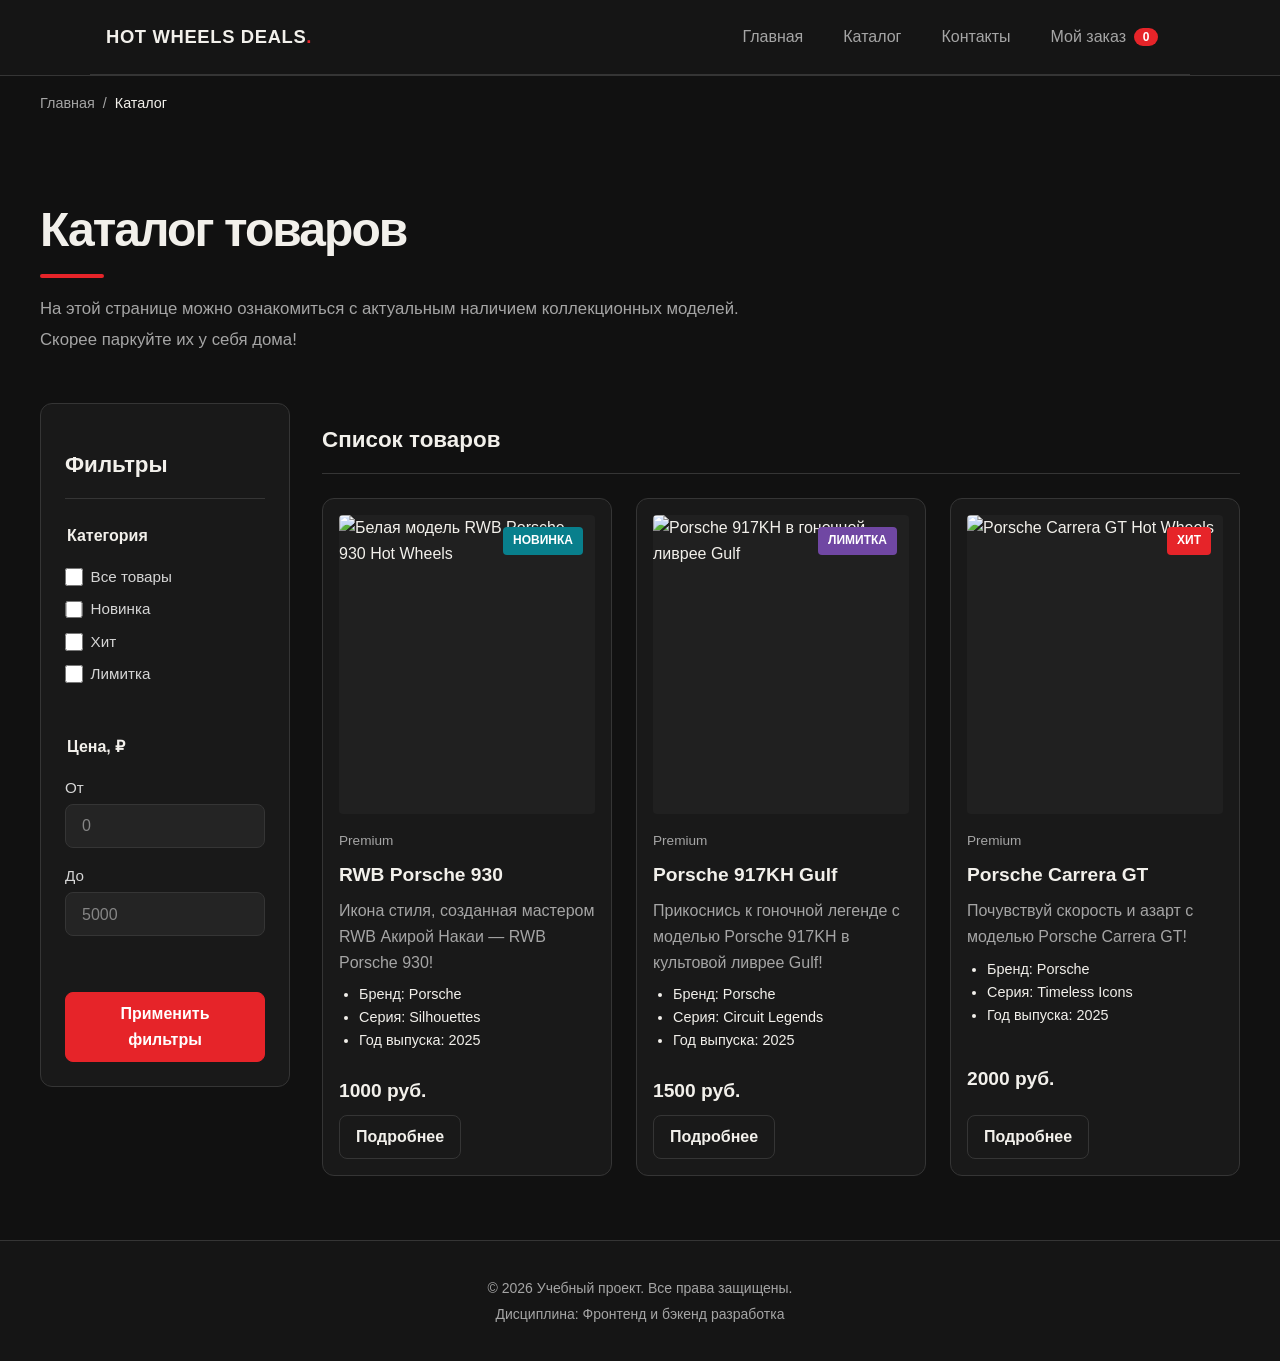
==== commit eceaf2e0: "feat: make images responsive" ====
--- a/catalog.html
+++ b/catalog.html
@@ -11,6 +11,7 @@
     <title>Каталог товаров — Учебный интернет-магазин</title>
 
     <link rel="stylesheet" href="css/style.css" />
+    <link rel="stylesheet" href="css/responsive.css" />
 
     <meta property="og:type" content="website" />
     <meta property="og:title" content="Учебный интернет-магазин" />
@@ -168,10 +169,17 @@
               <div class="product-card__image-wrapper">
                 <img
                   class="product-card__image"
-                  src="images/RWB 930.webp"
+                  src="images/products/rwb-930-640.webp"
+                  srcset="
+                    images/products/rwb-930-320.webp 320w,
+                    images/products/rwb-930-400.webp 400w,
+                    images/products/rwb-930-640.webp 640w,
+                    images/products/rwb-930-800.webp 800w
+                  "
+                  sizes="(max-width: 575px) 72vw, (max-width: 767px) 46vw, (max-width: 1199px) 26vw, 22vw"
                   alt="Белая модель RWB Porsche 930 Hot Wheels"
-                  width="400"
-                  height="300"
+                  width="800"
+                  height="912"
                 />
 
                 <span class="product-card__badge product-card__badge--new">
@@ -207,10 +215,17 @@
               <div class="product-card__image-wrapper">
                 <img
                   class="product-card__image"
-                  src="images/917KH.webp"
+                  src="images/products/917kh-640.webp"
+                  srcset="
+                    images/products/917kh-320.webp 320w,
+                    images/products/917kh-400.webp 400w,
+                    images/products/917kh-640.webp 640w,
+                    images/products/917kh-800.webp 800w
+                  "
+                  sizes="(max-width: 575px) 72vw, (max-width: 767px) 46vw, (max-width: 1199px) 26vw, 22vw"
                   alt="Porsche 917KH в гоночной ливрее Gulf"
-                  width="400"
-                  height="300"
+                  width="800"
+                  height="944"
                 />
 
                 <span class="product-card__badge product-card__badge--limited">
@@ -246,10 +261,17 @@
               <div class="product-card__image-wrapper">
                 <img
                   class="product-card__image"
-                  src="images/Carrera GT.webp"
+                  src="images/products/carrera-gt-640.webp"
+                  srcset="
+                    images/products/carrera-gt-320.webp 320w,
+                    images/products/carrera-gt-400.webp 400w,
+                    images/products/carrera-gt-640.webp 640w,
+                    images/products/carrera-gt-800.webp 800w
+                  "
+                  sizes="(max-width: 575px) 72vw, (max-width: 767px) 46vw, (max-width: 1199px) 26vw, 22vw"
                   alt="Porsche Carrera GT Hot Wheels"
-                  width="400"
-                  height="300"
+                  width="800"
+                  height="996"
                 />
 
                 <span class="product-card__badge product-card__badge--hit">
--- a/css/style.css
+++ b/css/style.css
@@ -410,11 +410,17 @@
   border-radius: var(--radius-sm);
 }
 
+/*
+  Изображение карточки.
+  Фотографии моделей вертикальные (пропорция около 6:7), поэтому блок
+  имеет ту же пропорцию: изображение заполняет его целиком — без обрезки
+  модели и без пустых полей по бокам.
+*/
 .product-card__image {
   display: block;
   width: 100%;
   height: auto;
-  aspect-ratio: 4 / 3;
+  aspect-ratio: 6 / 7;
   object-fit: cover;
   transition: transform 0.25s;
 }
@@ -486,10 +492,15 @@
 
 /*
   Обёртка изображения нужна там, где бейдж лежит поверх картинки.
+  Тёмный фон виден лишь на время загрузки фотографии, поэтому совпадает
+  с общим фоном карточек.
 */
 .product-card__image-wrapper {
   position: relative;
   width: 100%;
+  overflow: hidden;
+  border-radius: var(--radius-sm);
+  background-color: #202020;
 }
 
 .product-card__image-wrapper .product-card__image {
@@ -887,9 +898,8 @@
 }
 
 #popular .product-card__image {
-  aspect-ratio: 4 / 3;
-  padding: 0.5rem;
-  object-fit: contain;
+  aspect-ratio: 6 / 7;
+  object-fit: cover;
 }
 
 #popular .product-card__category {
@@ -1127,9 +1137,15 @@
   transform: translateY(-3px);
 }
 
+/*
+  height: auto обязателен: у изображений есть атрибуты width и height,
+  и без этого правила браузер берёт height как фактическую высоту,
+  игнорируя пропорцию из aspect-ratio.
+*/
 .event-card__poster {
   display: block;
   width: 100%;
+  height: auto;
   aspect-ratio: 3 / 4;
   object-fit: cover;
   background-color: #202020;
@@ -1538,10 +1554,14 @@
   border-radius: var(--radius-lg);
 }
 
+/*
+  height: auto обязателен: атрибуты width и height задают пропорции,
+  но без этого правила браузер использует height как фактическую высоту.
+*/
 .product-gallery > img {
   display: block;
   width: 100%;
-  height: 100%;
+  height: auto;
   max-height: 560px;
   object-fit: contain;
   border-radius: var(--radius-md);
@@ -2250,354 +2270,9 @@
 
 
 /* ==========================================================================
-   19. Адаптивность и предпочтения пользователя
+   19. Адаптивность
    --------------------------------------------------------------------------
-   Блоки идут в порядке возрастания приоритета: правила ниже перекрывают
-   правила выше при одинаковой специфичности.
+   Все медиазапросы вынесены в отдельный файл css/responsive.css,
+   который подключается после этого файла на каждой странице.
    ========================================================================== */
 
-/* Каталог: узкая колонка фильтров */
-@media (max-width: 900px) {
-  .catalog-layout {
-    grid-template-columns: 220px minmax(0, 1fr);
-  }
-}
-
-/* Каталог: фильтры над списком товаров */
-@media (max-width: 600px) {
-  .catalog-layout {
-    grid-template-columns: minmax(0, 1fr);
-    grid-template-areas:
-      "filters"
-      "products";
-  }
-
-  .catalog-filters {
-    position: static;
-    min-width: 0;
-  }
-
-  .catalog-products {
-    min-width: 0;
-  }
-
-  /*
-    Поля страницы получают внутренние отступы.
-    Подвал сюда не входит: у него собственные отступы в разделе 5.
-  */
-  header,
-  main {
-    padding: var(--space-md);
-  }
-}
-
-/* Отзывы: две колонки */
-@media (max-width: 900px) {
-  .reviews__grid {
-    grid-template-columns: repeat(2, minmax(0, 1fr));
-  }
-}
-
-/* Отзывы: одна колонка */
-@media (max-width: 600px) {
-  .reviews__grid {
-    grid-template-columns: minmax(0, 1fr);
-  }
-}
-
-/* Баннер предзаказа: ниже изображение */
-@media (max-width: 991.98px) {
-  .preorder-banner__image {
-    min-height: 0;
-    max-height: 360px;
-  }
-}
-
-@media (prefers-reduced-motion: reduce) {
-  .preorder-banner__image,
-  .preorder-banner__button {
-    transition: none;
-  }
-}
-
-/* Модальное окно предзаказа: компактнее */
-@media (max-width: 575.98px) {
-  .preorder-modal__header,
-  .preorder-modal__body {
-    padding: 1.25rem;
-  }
-
-  .preorder-modal__footer {
-    padding: 0 1.25rem 1.25rem;
-  }
-}
-
-/* Страница товара: карточка информации */
-@media (max-width: 991.98px) {
-  .product-info {
-    padding: 1.25rem;
-  }
-}
-
-/* Страница товара: компактная раскладка */
-@media (max-width: 575.98px) {
-  .product-gallery {
-    padding: 0.75rem;
-  }
-
-  .product-info {
-    padding: var(--space-md);
-  }
-
-  .product-info h1 {
-    font-size: 2rem;
-  }
-
-  .product-info__actions {
-    flex-direction: column;
-  }
-
-  .product-info__actions .button {
-    width: 100%;
-    text-align: center;
-  }
-
-  .specs-table th,
-  .specs-table td {
-    padding: 0.75rem;
-    font-size: 0.9rem;
-  }
-}
-
-@media (prefers-reduced-motion: reduce) {
-  .product-gallery > img,
-  .product-service-card,
-  .product-info__actions .button,
-  .breadcrumbs a {
-    transition: none;
-  }
-}
-
-/* Корзина: кнопки на всю ширину */
-@media (max-width: 575.98px) {
-  #cart-summary .button,
-  #order-form button[type="submit"] {
-    width: 100%;
-  }
-}
-
-/* Корзина: позиция перестраивается в две колонки */
-@media (max-width: 575.98px) {
-  .cart-item {
-    grid-template-columns: 96px minmax(0, 1fr);
-    grid-template-areas:
-      "image info"
-      "quantity total";
-    align-items: start;
-  }
-
-  .cart-item__image {
-    grid-area: image;
-  }
-
-  .cart-item__info {
-    grid-area: info;
-  }
-
-  .cart-item__quantity {
-    grid-area: quantity;
-  }
-
-  .cart-item__total {
-    grid-area: total;
-    align-items: flex-end;
-  }
-}
-
-/* Мероприятия: две карточки в ленте */
-@media (max-width: 900px) {
-  .event-card {
-    flex-basis: calc((100% - 1.25rem) / 2);
-  }
-}
-
-/* Мероприятия: одна карточка в ленте */
-@media (max-width: 600px) {
-  .events__header {
-    align-items: flex-start;
-  }
-
-  .events__controls {
-    padding-top: 0.5rem;
-  }
-
-  .events__arrow {
-    width: 38px;
-    height: 38px;
-  }
-
-  .event-card {
-    flex-basis: 85%;
-  }
-}
-
-@media (prefers-reduced-motion: reduce) {
-  .events__viewport {
-    scroll-behavior: auto;
-  }
-
-  .event-card,
-  .events__arrow {
-    transition: none;
-  }
-}
-
-/* Главная: отступы секций и заголовки */
-@media (max-width: 900px) {
-  #popular,
-  #events,
-  #reviews {
-    margin-bottom: 3.5rem;
-  }
-
-  .events__header {
-    align-items: flex-start;
-  }
-
-  #reviews .reviews__grid {
-    gap: 1rem;
-  }
-}
-
-/* Главная: узкие экраны */
-@media (max-width: 600px) {
-  #popular,
-  #events,
-  #reviews {
-    width: calc(100% - 2rem);
-    margin-bottom: 3rem;
-  }
-
-  .preorder-banner h1 {
-    font-size: 2rem;
-  }
-
-  .preorder-banner__image {
-    padding: 1rem;
-  }
-
-  .popular__catalog-link {
-    align-items: stretch;
-    flex-direction: column;
-    padding: 1.25rem;
-  }
-
-  .popular__catalog-button {
-    width: 100%;
-  }
-
-  .events__header {
-    gap: 1rem;
-  }
-
-  .events__controls {
-    gap: 0.4rem;
-  }
-
-  #reviews .review-card {
-    padding: 1.25rem;
-  }
-}
-
-@media (prefers-reduced-motion: reduce) {
-  #popular .product-card,
-  #reviews .review-card,
-  .event-card,
-  .preorder-banner__image {
-    transition: none;
-  }
-
-  #popular .product-card:hover,
-  #reviews .review-card:hover,
-  .event-card:hover {
-    transform: none;
-  }
-}
-
-/* Каталог: планшеты */
-@media (max-width: 991.98px) {
-  .catalog-layout {
-    grid-template-columns: 220px minmax(0, 1fr);
-    gap: 1.25rem;
-  }
-
-  .catalog-filters {
-    padding: 1.1rem;
-  }
-}
-
-/* Каталог: телефоны */
-@media (max-width: 767.98px) {
-  main > .section {
-    margin-bottom: 1.5rem;
-    padding-top: 1rem;
-  }
-
-  .catalog-layout {
-    grid-template-columns: minmax(0, 1fr);
-    gap: 2rem;
-    margin-bottom: 3rem;
-  }
-
-  .catalog-filters {
-    padding: 1.25rem;
-  }
-
-  .catalog-filters h2,
-  .catalog-products > h2 {
-    margin-bottom: 1.25rem;
-  }
-}
-
-@media (prefers-reduced-motion: reduce) {
-  .catalog-products .product-card,
-  .filters-form__submit {
-    transition: none;
-  }
-
-  .catalog-products .product-card:hover,
-  .filters-form__submit:active {
-    transform: none;
-  }
-}
-
-/* Контакты: телефоны */
-@media (max-width: 767.98px) {
-  main > .section {
-    margin-bottom: 1.5rem;
-    padding-top: 1rem;
-  }
-
-  main > .section:first-of-type ul {
-    gap: 0.5rem;
-  }
-
-  main > .section:first-of-type li {
-    padding: 0.875rem 1rem;
-  }
-
-  #feedback {
-    margin-bottom: 3rem;
-    padding: 1.25rem;
-  }
-
-  #feedback .button {
-    width: 100%;
-  }
-}
-
-@media (prefers-reduced-motion: reduce) {
-  #feedback .button {
-    transition: none;
-  }
-}
--- a/css/responsive.css
+++ b/css/responsive.css
@@ -0,0 +1,481 @@
+/* ==========================================================================
+   Hot Wheels Deals — адаптивные стили
+   --------------------------------------------------------------------------
+   Файл подключается после style.css и содержит только медиазапросы.
+   Базовые (настольные) стили описаны в css/style.css.
+
+   Принцип: этот файл ничего не переопределяет «на всякий случай» —
+   каждое правило включается на своей ширине и меняет раскладку одного блока.
+
+   --------------------------------------------------------------------------
+   Шкала контрольных точек (брейкпоинтов)
+   --------------------------------------------------------------------------
+     > 1199px   настольный компьютер      базовые стили из style.css
+     ≤ 1199px   ноутбук                   узкая боковая колонка фильтров
+     ≤  991px   планшет                   двухколоночные блоки в одну колонку
+     ≤  767px   большой телефон           одноколоночная раскладка страниц
+     ≤  575px   телефон                   сетки в одну колонку, крупные кнопки
+     ≤  399px   маленький телефон         минимальные отступы
+
+   Значения выбраны по границам типовых устройств и совпадают с принятой
+   в вёрстке шкалой (1200 / 992 / 768 / 576). Запросы идут по убыванию
+   ширины: правило из более узкого запроса стоит ниже и потому побеждает.
+
+   --------------------------------------------------------------------------
+   Содержание
+   --------------------------------------------------------------------------
+     1. Ноутбук            ≤ 1199px
+     2. Планшет            ≤  991px
+     3. Большой телефон    ≤  767px
+     4. Телефон            ≤  575px
+     5. Маленький телефон  ≤  399px
+     6. Предпочтения пользователя
+   ========================================================================== */
+
+
+/* ==========================================================================
+   1. Ноутбук — ≤ 1199px
+   --------------------------------------------------------------------------
+   Каталог: боковая колонка фильтров чуть уже, чтобы списку товаров
+   осталось больше места.
+   ========================================================================== */
+
+@media (max-width: 1199px) {
+  .catalog-layout {
+    grid-template-columns: 220px minmax(0, 1fr);
+    gap: 1.25rem;
+  }
+
+  .catalog-filters {
+    padding: 1.1rem;
+  }
+}
+
+
+/* ==========================================================================
+   2. Планшет — ≤ 991px
+   --------------------------------------------------------------------------
+   Двухколоночные блоки становятся одноколоночными, а сетки карточек
+   переходят с трёх колонок на две.
+   ========================================================================== */
+
+/* Баннер предзаказа: текст и изображение друг под другом */
+@media (max-width: 991px) {
+  .preorder-banner {
+    grid-template-columns: minmax(0, 1fr);
+  }
+
+  .preorder-banner__content {
+    padding: var(--space-lg);
+  }
+
+  /* В одну колонку высота задаётся самим изображением, а не растяжением */
+  .preorder-banner__image {
+    height: auto;
+    min-height: 0;
+    max-height: 360px;
+    padding: var(--space-md);
+  }
+}
+
+/* Сетки карточек товаров: три колонки → две */
+@media (max-width: 991px) {
+  .product-grid {
+    grid-template-columns: repeat(2, minmax(0, 1fr));
+  }
+}
+
+/* Сетка отзывов: три колонки → две */
+@media (max-width: 991px) {
+  .reviews__grid {
+    grid-template-columns: repeat(2, minmax(0, 1fr));
+    gap: 1rem;
+  }
+}
+
+/* Лента мероприятий: три карточки → две */
+@media (max-width: 991px) {
+  .event-card {
+    flex-basis: calc((100% - 1.25rem) / 2);
+  }
+}
+
+/* Страница товара: галерея и информация друг под другом */
+@media (max-width: 991px) {
+  .product-details {
+    grid-template-columns: minmax(0, 1fr);
+    gap: var(--space-lg);
+  }
+
+  .product-gallery {
+    min-height: 320px;
+  }
+
+  .product-info {
+    padding: 1.25rem;
+  }
+}
+
+/* Главная: секции получают меньший нижний отступ */
+@media (max-width: 991px) {
+  #popular,
+  #events,
+  #reviews {
+    margin-bottom: 3.5rem;
+  }
+
+  .events__header {
+    align-items: flex-start;
+  }
+}
+
+
+/* ==========================================================================
+   3. Большой телефон — ≤ 767px
+   --------------------------------------------------------------------------
+   Страницы становятся одноколоночными: фильтры каталога встают над товарами,
+   заголовки секций — над элементами управления.
+   ========================================================================== */
+
+/* Каталог: фильтры над списком товаров */
+@media (max-width: 767px) {
+  .catalog-layout {
+    grid-template-columns: minmax(0, 1fr);
+    grid-template-areas:
+      "filters"
+      "products";
+    gap: 2rem;
+    margin-bottom: 3rem;
+  }
+
+  /* Боковая панель перестаёт «прилипать» при прокрутке */
+  .catalog-filters {
+    position: static;
+    min-width: 0;
+    padding: 1.25rem;
+  }
+
+  .catalog-products {
+    min-width: 0;
+  }
+
+  .catalog-filters h2,
+  .catalog-products > h2 {
+    margin-bottom: 1.25rem;
+  }
+}
+
+/* Заголовки страниц: компактнее */
+@media (max-width: 767px) {
+  main > .section {
+    margin-bottom: 1.5rem;
+    padding-top: 1rem;
+  }
+}
+
+/* Мероприятия: карточки по одной и заголовок над стрелками */
+@media (max-width: 767px) {
+  .events__header {
+    flex-direction: column;
+    align-items: flex-start;
+    gap: 1rem;
+  }
+
+  .events__controls {
+    padding-top: 0;
+  }
+
+  .events__arrow {
+    width: 40px;
+    height: 40px;
+  }
+
+  .event-card {
+    flex-basis: 85%;
+  }
+
+  .event-card__content {
+    padding: 1rem;
+  }
+}
+
+/* Хлебные крошки: длинное название товара переносится */
+@media (max-width: 767px) {
+  .breadcrumbs__item {
+    min-width: 0;
+    overflow-wrap: anywhere;
+  }
+}
+
+/* Контакты: компактные карточки */
+@media (max-width: 767px) {
+  main > .section:first-of-type ul {
+    gap: 0.5rem;
+  }
+
+  main > .section:first-of-type li {
+    padding: 0.875rem 1rem;
+  }
+
+  #feedback {
+    margin-bottom: 3rem;
+    padding: 1.25rem;
+  }
+}
+
+
+/* ==========================================================================
+   4. Телефон — ≤ 575px
+   --------------------------------------------------------------------------
+   Все сетки в одну колонку, кнопки занимают всю ширину,
+   поля страницы получают внутренние отступы.
+   ========================================================================== */
+
+/* Поля страницы */
+@media (max-width: 575px) {
+  header,
+  main {
+    padding: var(--space-md);
+  }
+
+  .site-header {
+    padding: var(--space-sm) 0;
+  }
+
+  .site-nav__list {
+    gap: var(--space-xs);
+  }
+
+  .site-nav__link {
+    padding: var(--space-xs) var(--space-sm);
+    font-size: 0.95rem;
+  }
+}
+
+/* Сетки товаров: две колонки → одна */
+@media (max-width: 575px) {
+  .product-grid {
+    grid-template-columns: minmax(0, 1fr);
+  }
+}
+
+/* Сетка отзывов: две колонки → одна */
+@media (max-width: 575px) {
+  .reviews__grid {
+    grid-template-columns: minmax(0, 1fr);
+  }
+
+  #reviews .review-card {
+    padding: 1.25rem;
+  }
+}
+
+/* Главная: заголовок и баннер */
+@media (max-width: 575px) {
+  #popular,
+  #events,
+  #reviews {
+    width: calc(100% - 2rem);
+    margin-bottom: 3rem;
+  }
+
+  .preorder-banner h1 {
+    font-size: 2rem;
+  }
+
+  .preorder-banner__image {
+    padding: 1rem;
+  }
+
+  .popular__catalog-link {
+    flex-direction: column;
+    align-items: stretch;
+    padding: 1.25rem;
+  }
+
+  .popular__catalog-button {
+    width: 100%;
+  }
+
+  .events__controls {
+    gap: 0.4rem;
+  }
+}
+
+/* Модальное окно предзаказа: компактнее */
+@media (max-width: 575px) {
+  .preorder-modal__header,
+  .preorder-modal__body {
+    padding: 1.25rem;
+  }
+
+  .preorder-modal__footer {
+    padding: 0 1.25rem 1.25rem;
+  }
+}
+
+/* Страница товара: кнопки в столбик, компактная таблица */
+@media (max-width: 575px) {
+  .product-gallery {
+    min-height: 0;
+    padding: 0.75rem;
+  }
+
+  .product-info {
+    padding: var(--space-md);
+  }
+
+  .product-info h1 {
+    font-size: 2rem;
+  }
+
+  .product-info__actions {
+    flex-direction: column;
+  }
+
+  .product-info__actions .button {
+    width: 100%;
+    text-align: center;
+  }
+
+  /* Таблица характеристик прокручивается по горизонтали */
+  .table-wrapper {
+    overscroll-behavior-x: contain;
+    -webkit-overflow-scrolling: touch;
+  }
+
+  .specs-table th,
+  .specs-table td {
+    padding: 0.75rem;
+    font-size: 0.9rem;
+  }
+
+  .specs-table th {
+    width: 45%;
+  }
+}
+
+/* Корзина: кнопки на всю ширину и перестройка позиции */
+@media (max-width: 575px) {
+  #cart-summary .button,
+  #order-form button[type="submit"] {
+    width: 100%;
+  }
+
+  .cart-item {
+    grid-template-columns: 96px minmax(0, 1fr);
+    grid-template-areas:
+      "image info"
+      "quantity total";
+    align-items: start;
+    gap: var(--space-sm) var(--space-md);
+  }
+
+  .cart-item__image {
+    grid-area: image;
+  }
+
+  .cart-item__info {
+    grid-area: info;
+  }
+
+  .cart-item__quantity {
+    grid-area: quantity;
+  }
+
+  .cart-item__total {
+    grid-area: total;
+    align-items: flex-end;
+  }
+
+  .cart-page > h1 {
+    margin-bottom: 1.5rem;
+  }
+}
+
+/* Контакты: кнопка на всю ширину */
+@media (max-width: 575px) {
+  #feedback .button {
+    width: 100%;
+  }
+}
+
+
+/* ==========================================================================
+   5. Маленький телефон — ≤ 399px
+   --------------------------------------------------------------------------
+   Отступы и сетки уменьшаются до минимума, чтобы ничего не вылезало
+   за пределы экрана на ширине 320–399px.
+   ========================================================================== */
+
+@media (max-width: 399px) {
+  /* Карточки «Доставка» и «Оплата» встают друг под другом */
+  .product-services {
+    grid-template-columns: minmax(0, 1fr);
+  }
+
+  /* В ленте мероприятий видна почти целая карточка */
+  .event-card {
+    flex-basis: 92%;
+  }
+
+  .events__track {
+    gap: 0.75rem;
+  }
+
+  /* Логотип и подписи чуть меньше */
+  .site-logo {
+    font-size: 1rem;
+  }
+
+  .breadcrumbs {
+    font-size: 0.85rem;
+  }
+
+  /* Позиция корзины: уже изображение */
+  .cart-item {
+    grid-template-columns: 72px minmax(0, 1fr);
+  }
+
+  /* Модальные окна почти на всю ширину */
+  .order-dialog {
+    padding: var(--space-md);
+  }
+
+  .preorder-modal__header,
+  .preorder-modal__body {
+    padding: 1rem;
+  }
+
+  .preorder-modal__footer {
+    padding: 0 1rem 1rem;
+  }
+}
+
+
+/* ==========================================================================
+   6. Предпочтения пользователя
+   --------------------------------------------------------------------------
+   Пользователь может отключить анимацию в настройках системы.
+   В этом случае убираем все переходы и плавную прокрутку.
+   ========================================================================== */
+
+@media (prefers-reduced-motion: reduce) {
+  *,
+  *::before,
+  *::after {
+    transition-duration: 0.01ms !important;
+    animation-duration: 0.01ms !important;
+    animation-iteration-count: 1 !important;
+    scroll-behavior: auto !important;
+  }
+
+  /* Декоративные сдвиги при наведении тоже убираем */
+  #popular .product-card:hover,
+  #reviews .review-card:hover,
+  .event-card:hover,
+  .product-card:hover,
+  .popular__catalog-button:hover {
+    transform: none;
+  }
+}
